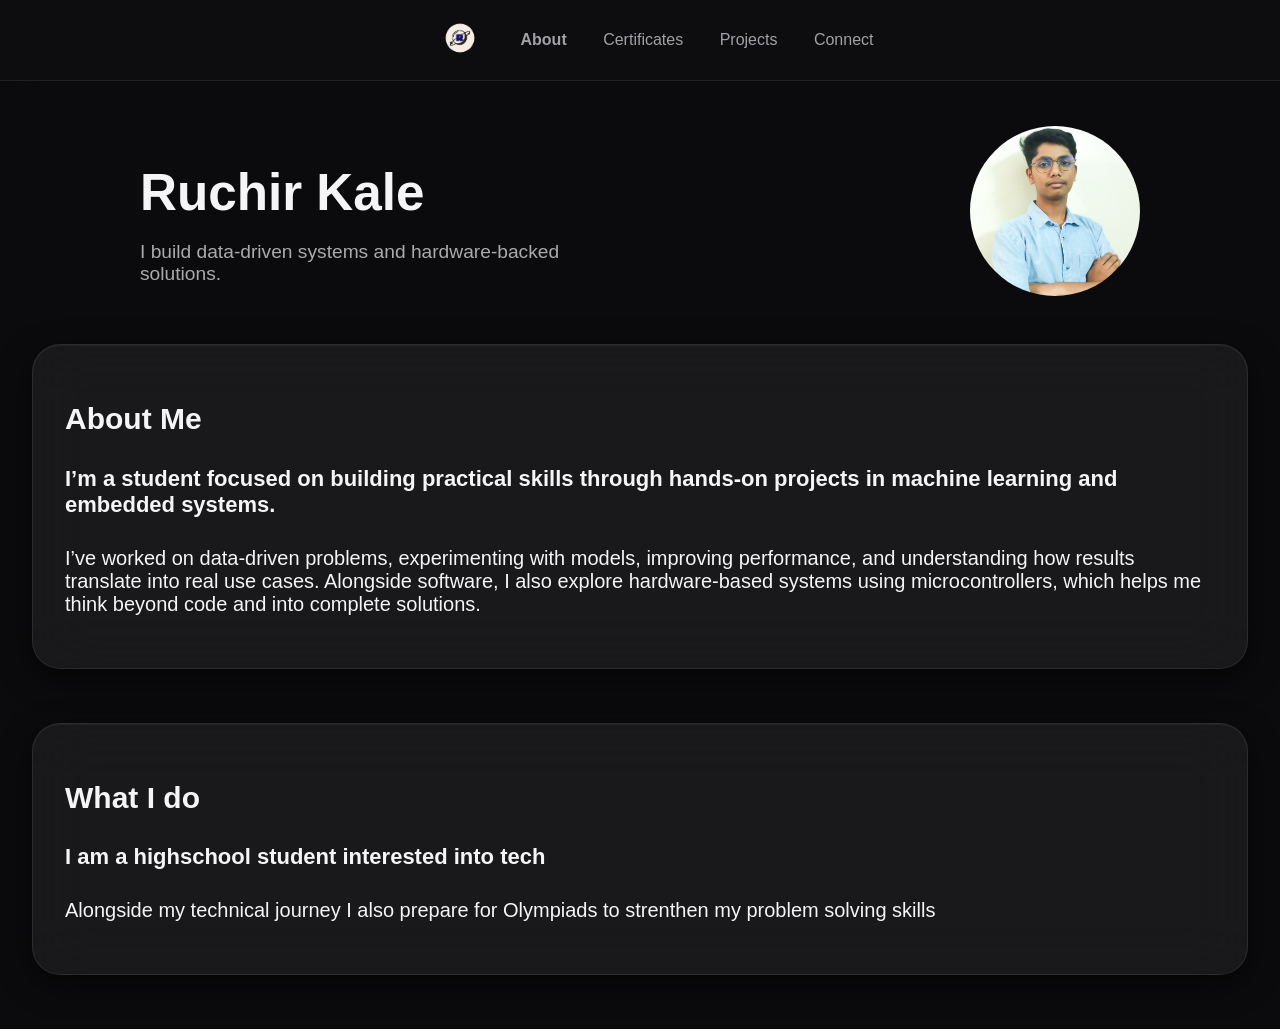
==== index.html @ b6837929 "Add files via upload" ====
<!DOCTYPE html>
<html>
  <head>
   <link rel="icon" type="image/x-icon" href="R.png" />
    <meta charset="utf-8" />
    <meta http-equiv="X-UA-Compatible" content="IE=edge" />
    <title>Ruchir</title>
    <meta name="description" content="" />
    <meta name="viewport" content="width=device-width, initial-scale=1" />
    <link rel="stylesheet" href="style.css" />
  </head>
  <body>
    <nav class="navbar">
      <div class="nav-logo"><img class="logo"src="R.png"></div>

      <div class="nav-links" id="navLinks">
        <a href="index.html"><b>About</b></a>
        <a href="certificates.html">Certificates</a>
        <a href="projects.html">Projects</a>
        <a href="connet.html">Connect</a>
      </div>

      <div class="menu-toggle" id="menuToggle">
        <span></span>
        <span></span>
        <span></span>
      </div>
    </nav>

    </div>
    <section class="about-section">
      <div class="about-container">
        
        <!-- TEXT -->
        <div class="about-text">
          <h1 class="about-name">Ruchir Kale </h1>
          <p class="about-tagline">
            I build data-driven systems and hardware-backed solutions.
          </p>
        </div>
    
        <!-- IMAGE -->
        <div class="about-image">
          <img src="your-image.jpg" alt="Profile Photo">
        </div>
    
      </div>
    </section>
    <div class="card-full">
  <h2>About Me</h2>
  <h4>
    I’m a student focused on building practical skills through hands-on projects in machine learning and embedded systems.
  </h4>

  <p>
    I’ve worked on data-driven problems, experimenting with models, improving performance, and understanding how results translate into real use cases. Alongside software, I also explore hardware-based systems using microcontrollers, which helps me think beyond code and into complete solutions.
  </p>


</div>
<br>
<br>
<br>
<div class="card-full">
  <h2>What I do </h2>
  <h4>I am a highschool student interested into tech</h4>
  <p> Alongside my technical journey I also prepare for Olympiads to strenthen my problem solving skills </p>  
</div>
<br>
<br>
<br>
    <script src="index.js" async defer></script>
  </body>
</html>
---- style.css ----
/* =========================
   Global Styles
========================= */
:root {
  max-width: 100vw;
  --bg-primary: #0b0b0d;
  --bg-secondary: rgba(255, 255, 255, 0.04);
  --bg-glass: rgba(255, 255, 255, 0.06);
  --text-primary: #f5f5f7;
  --text-secondary: #a1a1a6;
  --accent: #2997ff;
  --border: rgba(255, 255, 255, 0.08);
}
a {
  color: bisque;
}
body {
  max-width: 100vw;
  margin: 0;
  font-family: -apple-system, BlinkMacSystemFont, "San Francisco", "Segoe UI",
    Roboto, sans-serif;
  background: var(--bg-primary);
  color: var(--text-primary);
}
.body2 {
  background-image: url("L_Background.png");
  max-width: 100vw;
  margin: 0;
  font-family: -apple-system, BlinkMacSystemFont, "San Francisco", "Segoe UI",
    Roboto, sans-serif;
  background: var(--bg-primary);
  color: var(--text-primary);
}
body::-webkit-scrollbar {
  display: none;
}
/* =========================
     Navigation Bar
  ========================= */
.navbar {
  gap: 20px;
  position: sticky;
  top: 0;
  width: 100%;
  backdrop-filter: blur(20px);
  background: rgba(15, 15, 18, 0.7);
  border-bottom: 1px solid var(--border);
  display: flex;
  align-items: center;
  justify-content: center;
  align-items: center;
  padding: 0.8rem 2rem;
  z-index: 1000;
}

.navbar a {
  color: var(--text-secondary);
  text-decoration: none;
  margin: 0 1rem;
  transition: 0.3s ease;
}

.navbar a:hover {
  color: var(--text-primary);
}

/* =========================
     Apple-like Rounded Cards (G2 curve feel)
  ========================= */
.card {
  background: var(--bg-glass);
  border-radius: 28px; /* smooth Apple curve */
  padding: 1rem;
  margin: 2rem;
  border: 1px solid var(--border);
  backdrop-filter: blur(40px);
  box-shadow: 0 10px 30px rgba(0, 0, 0, 0.6),
    inset 0 1px 0 rgba(255, 255, 255, 0.05);
  transition: transform 0.4s ease, box-shadow 0.4s ease;
}

.card:hover {
  transform: translateY(-8px) scale(1.01);
  box-shadow: 0 20px 50px rgba(0, 0, 0, 1), 0 0 20px rgba(41, 151, 255, 0.2);
}

/* =========================
     Floating Solid Box
  ========================= */
.floating-box {
  background: #111114;
  border-radius: 24px;
  padding: 1rem;
  margin: 2rem;
  border: 1px solid var(--border);
  box-shadow: 0 20px 60px rgba(0, 0, 0, 0.9), 0 0 40px rgba(0, 0, 0, 0.4);
  transform: translateY(0);
  transition: transform 0.4s ease, box-shadow 0.4s ease;
}

.floating-box:hover {
  transform: translateY(-12px);
  box-shadow: 0 30px 80px rgba(0, 0, 0, 1), 0 10px 30px rgba(41, 151, 255, 0.2);
}

/* =========================
     Buttons
  ========================= */
.button {
  background: var(--accent);
  color: white;
  border: none;
  padding: 0.7rem 1.5rem;
  border-radius: 20px;
  font-size: 0.9rem;
  cursor: pointer;
  transition: all 0.3s ease;
}

.button:hover {
  background: #1d7fe2;
  transform: translateY(-2px);
}

/* =========================
     Layout Helpers
  ========================= */
.container {
  max-width: 1200px;
  margin: auto;
  padding: 2rem;
}

.flex {
  display: flex;
  gap: 2rem;
  flex-wrap: wrap;
}

.center {
  display: flex;
  justify-content: center;
  align-items: center;
}

/* =========================
     Subtle Glow Accent
  ========================= */
.glow {
  position: relative;
}

.glow::before {
  content: "";
  position: absolute;
  inset: -2px;
  border-radius: inherit;
  background: linear-gradient(
    120deg,
    transparent,
    rgba(41, 151, 255, 0.3),
    transparent
  );
  opacity: 0;
  transition: opacity 0.4s ease;
}

.glow:hover::before {
  opacity: 1;
}

.card-full {
  background: var(--bg-glass);
  border-radius: 28px;
  padding: 2rem;
  margin: 0 2rem;
  border: 1px solid var(--border);
  backdrop-filter: blur(30px);

  max-height: 100vh;
  overflow-y: auto;

  box-shadow: 0 10px 30px rgba(0, 0, 0, 0.6),
    inset 0 1px 0 rgba(255, 255, 255, 0.05);

  transition: transform 0.4s ease, box-shadow 0.4s ease;
}

.card-full:hover {
  transform: translateY(-8px) scale(1.01);
  box-shadow: 0 20px 50px rgba(0, 0, 0, 0.8), 0 0 20px rgba(41, 151, 255, 0.2);
}
.logo {
  height: 50px;
  width: 50px;
}

.about-section {
  padding: 40px 20px;
  display: flex;
  justify-content: center;
}

.about-container {
  max-width: 1000px;
  width: 100%;
  display: flex;
  align-items: center;
  justify-content: space-between;
  gap: 60px;
}

/* TEXT */
.about-name {
  font-size: 3.2rem;
  font-weight: 700;
  margin-bottom: 12px;
}

.about-tagline {
  font-size: 1.2rem;
  color: #aaa;
  max-width: 500px;
}

/* IMAGE */
.about-image img {
  width: 170px;
  height: 170px;
  border-radius: 50%;
  object-fit: cover;
}

/* RESPONSIVE */
@media (max-width: 768px) {
  .about-container {
    flex-direction: column-reverse;
    text-align: center;
  }

  .about-image img {
    width: 130px;
    height: 130px;
  }
}

h2 {
  font-size: 30px;
}
h4 {
  font-size: 22px;
}
p {
  font-size: 20px;
}

.connect-card {
  margin-top: 10px;
  display: flexbox;
  width: 100%; /* Adapts to your fixed-width parent */
  max-width: 400px;
  background: rgba(255, 255, 255, 0.03); /* Very subtle overlay */
  border: 1px solid rgba(255, 255, 255, 0.1);
  border-radius: 16px;
  padding: 24px;
  color: #ffffff;
  font-family: sans-serif;
}

.connect-card h3 {
  margin-top: 0;
  margin-bottom: 20px;
  font-size: 1.2rem;
  font-weight: 500;
  letter-spacing: -0.5px;
}

/* Grid Layout */
.connect-grid {
  display: grid;
  grid-template-columns: repeat(2, 1fr); /* 2 columns */
  gap: 12px;
}

/* Individual Link Items */
.connect-item {
  display: flex;
  align-items: center;
  justify-content: center;
  padding: 12px;
  background: rgba(255, 255, 255, 0.05);
  border: 1px solid transparent;
  border-radius: 8px;
  color: #ccc;
  text-decoration: none;
  font-size: 0.9rem;
  transition: all 0.3s ease;
}

/* Make the first item (Email) span full width for emphasis */
.connect-item:first-child {
  grid-column: span 2;
  background: rgba(255, 255, 255, 0.08);
  color: #fff;
}

/* Hover States */
.connect-item:hover {
  background: rgba(255, 255, 255, 0.12);
  border-color: rgba(255, 255, 255, 0.3);
  color: #fff;
  transform: translateY(-2px);
}
.contactIcon {
  border-radius: 10px;
  width: 50px;
  height: 40px;
}
.contactIconX {
  border-radius: 10px;
  width: 50px;
  height: 50px;
}
.LinkImage {
  display: grid;
  justify-content: right;
  justify-self: right;
  justify-items: right;
}

.NotFoundimage {
  height: 50vh;
  width: 50vw;
}

.parent {
  display: flex; /* Aligns cards in a row */
  flex-wrap: wrap;
  gap: 5vw; /* Allows cards to wrap to a new line on mobile */
  margin-left: 10vw;
  margin-right: 10vw; /* The space between your cards */
  padding: 20px;
  justify-content: center; /* Keeps them aligned to the left */
}
.frame {
  margin-top: 10px;
  display: flexbox;
  width: 42vw;
  max-width: fit-content;
  background: rgba(255, 255, 255, 0.03);
  border: 1px solid rgba(255, 255, 255, 0.1);
  border-radius: 16px;
  padding: 24px;
  color: #ffffff;
  font-family: sans-serif;
}

.frameadv {
  margin-top: 10px;
  display: flexbox;
  width: 30vw;
  max-width: 40vw;
  background: rgba(255, 255, 255, 0.03);
  border: 1px solid rgba(255, 255, 255, 0.1);
  border-radius: 16px;
  padding: 24px;
  color: #ffffff;
  font-family: sans-serif;
}

.IMLcertificate {
  border-radius: 6%;
  height: 35vh;
  width: 30vw;
}
.SPA {
  border-radius: 6%;
  height: 65vh;
  width: 60vw;
}
.Big_c {
  border-radius: 6%;
  height: 90vh;
  width: 90vw;
}
.frameadv2 {
  margin-top: 10px;
  display: flexbox;
  width: fit-content;
  /* max-width: 40vw; */
  background: rgba(255, 255, 255, 0.03);
  border: 1px solid rgba(255, 255, 255, 0.1);
  border-radius: 16px;
  padding: 24px;
  color: #ffffff;
  font-family: sans-serif;
}
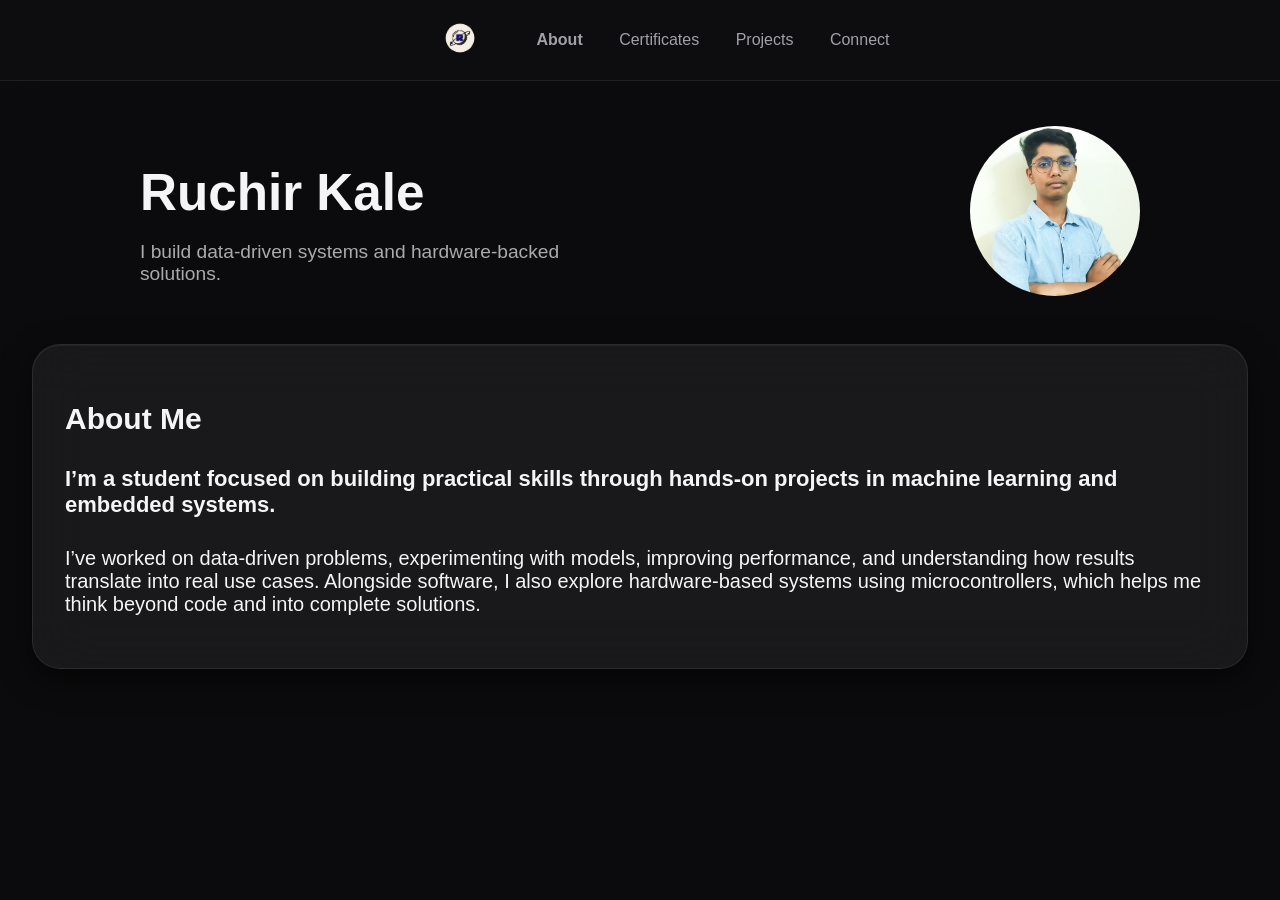
==== commit 7d16c406: "Add files via upload Fixed certificates sizes  changed about section  added projects and their UI" ====
--- a/index.html
+++ b/index.html
@@ -4,6 +4,7 @@
    <link rel="icon" type="image/x-icon" href="R.png" />
     <meta charset="utf-8" />
     <meta http-equiv="X-UA-Compatible" content="IE=edge" />
+    <meta name="google-site-verification" content="CYPMZVk68y1e_d9EGtxqi9nJW4MvzFBz0Fg_IrRTgIg" />
     <title>Ruchir</title>
     <meta name="description" content="" />
     <meta name="viewport" content="width=device-width, initial-scale=1" />
@@ -11,7 +12,7 @@
   </head>
   <body>
     <nav class="navbar">
-      <div class="nav-logo"><img class="logo"src="R.png"></div>
+     <a href=""> <div class="nav-logo"><img class="logo"src="R.png"></div></a>
 
       <div class="nav-links" id="navLinks">
         <a href="index.html"><b>About</b></a>
@@ -61,11 +62,7 @@
 <br>
 <br>
 <br>
-<div class="card-full">
-  <h2>What I do </h2>
-  <h4>I am a highschool student interested into tech</h4>
-  <p> Alongside my technical journey I also prepare for Olympiads to strenthen my problem solving skills </p>  
-</div>
+
 <br>
 <br>
 <br>
--- a/style.css
+++ b/style.css
@@ -337,9 +337,9 @@
   display: flex; /* Aligns cards in a row */
   flex-wrap: wrap;
   gap: 5vw; /* Allows cards to wrap to a new line on mobile */
-  margin-left: 10vw;
-  margin-right: 10vw; /* The space between your cards */
-  padding: 20px;
+  margin-left: 5vw;
+  margin-right: 5vw; /* The space between your cards */
+
   justify-content: center; /* Keeps them aligned to the left */
 }
 .frame {
@@ -395,3 +395,27 @@
   color: #ffffff;
   font-family: sans-serif;
 }
+.projectInfoButton {
+  filter: blur(40);
+  border-radius: 25%;
+  border-width: 0px;
+  height: 50px;
+  width: 70px;
+  font-family: -apple-system, BlinkMacSystemFont, "Segoe UI", Roboto, Oxygen,
+    Ubuntu, Cantarell, "Open Sans", "Helvetica Neue", sans-serif;
+}
+.info {
+  font-size: 30px;
+  color: aliceblue;
+}
+
+.visitButton {
+  background-color: dodgerblue;
+  filter: blur(40);
+  border-radius: 25%;
+  border-width: 0px;
+  height: 50px;
+  width: 70px;
+  font-family: -apple-system, BlinkMacSystemFont, "Segoe UI", Roboto, Oxygen,
+    Ubuntu, Cantarell, "Open Sans", "Helvetica Neue", sans-serif;
+}
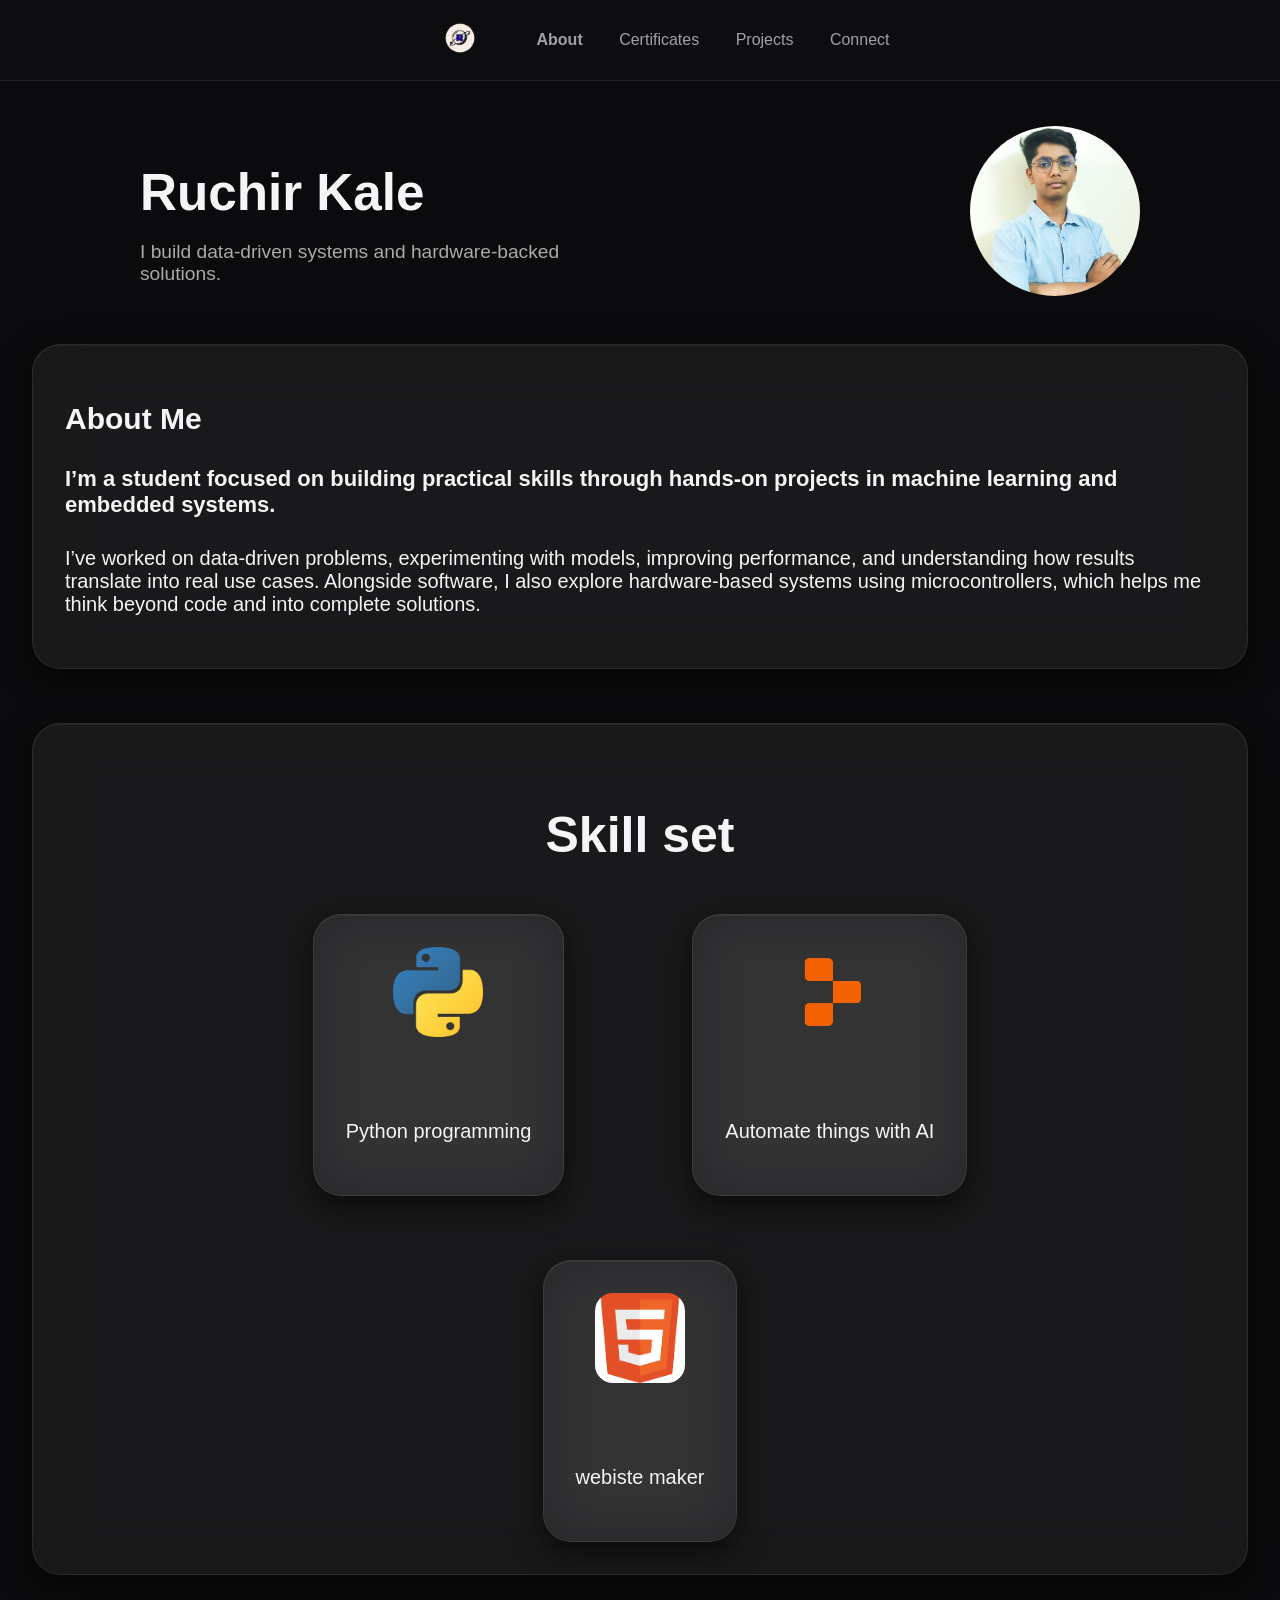
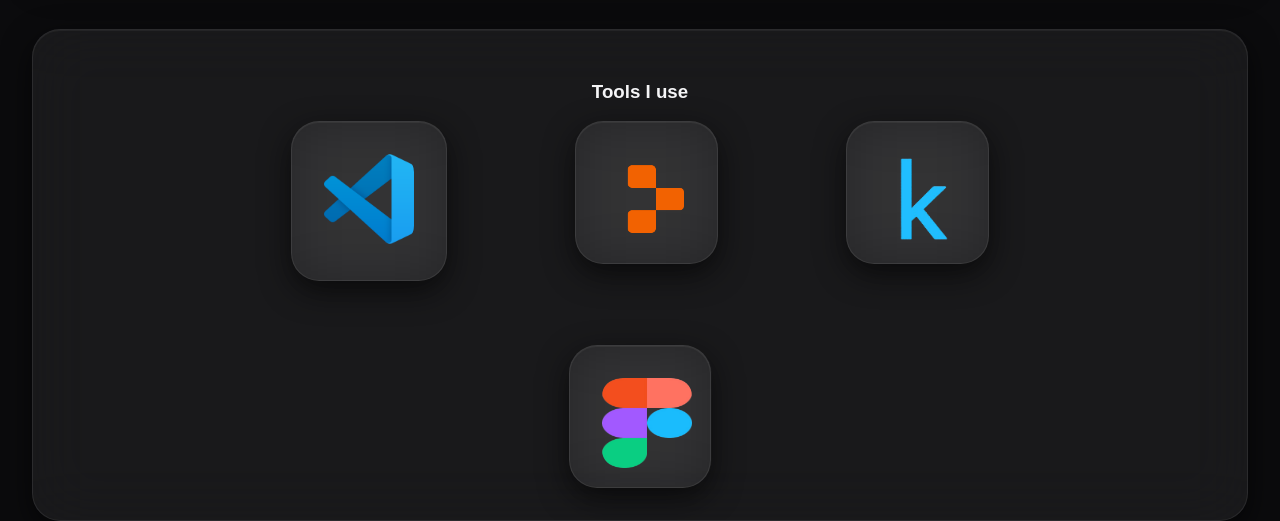
==== commit 55912452: "Add files via upload updated about section" ====
--- a/index.html
+++ b/index.html
@@ -62,10 +62,51 @@
 <br>
 <br>
 <br>
+<div class="card-full">
+<h3 style="font-size: 50px; text-align: center;">Skill set</h3>
+<div class="parent">
 
+<div class="skills">
+  <div class="card-full">
+ <center><img src="pyLogo.png" alt="" class="skillImage"></center><br>
+<p>Python programming </p>
+</div>
+</div>
+<div class="skills">
+  <div class="card-full">
+    <center><img src="replit.png" class="skillImage"></center><br>
+   <p> Automate things with AI</p> 
+  </div>
+</div>
+<div class="skills">
+  <div class="card-full">
+    <center><img src="HLlogo.png" class="skillImage"></center><br>
+<p> webiste maker</p> 
+</div>
+</div>
+</div>
+</div>
 <br>
 <br>
 <br>
+<div class="card-full">
+<center><h3>Tools I use</h3></center>
+<div class="parent">
+<div class="card-full">
+   <center><img src="vsc.png" class="skillImage"></center>
+</div>
+<div class="card-full-fixed-small">
+  <center><img src="replit.png" class="skillImage"></center>
+</div>
+<div class="card-full-fixed-small">
+  <center><img src="klg.png" class="skillImage"></center>
+</div>
+<div class="card-full-fixed-small">
+  <center><img src="Fig.png" class="skillImage"></center>
+</div>
+
+</div>
+</div>
     <script src="index.js" async defer></script>
   </body>
 </html>
--- a/style.css
+++ b/style.css
@@ -177,7 +177,7 @@
   border: 1px solid var(--border);
   backdrop-filter: blur(30px);
 
-  max-height: 100vh;
+  /* max-height: 100vh; */
   overflow-y: auto;
 
   box-shadow: 0 10px 30px rgba(0, 0, 0, 0.6),
@@ -186,10 +186,10 @@
   transition: transform 0.4s ease, box-shadow 0.4s ease;
 }
 
-.card-full:hover {
+/* .card-full:hover {
   transform: translateY(-8px) scale(1.01);
-  box-shadow: 0 20px 50px rgba(0, 0, 0, 0.8), 0 0 20px rgba(41, 151, 255, 0.2);
-}
+  box-shadow: 0 20px 50px rgba(0, 0, 0, 0.8), 0 0 20px rgba(41, 151, 255, 0.2); */
+/* } */
 .logo {
   height: 50px;
   width: 50px;
@@ -419,3 +419,34 @@
   font-family: -apple-system, BlinkMacSystemFont, "Segoe UI", Roboto, Oxygen,
     Ubuntu, Cantarell, "Open Sans", "Helvetica Neue", sans-serif;
 }
+.skills {
+  filter: blur(20);
+  font-size: 5vh;
+  border-radius: 20%;
+}
+.skillImage {
+  align-self: center;
+  height: 10vh;
+  width: 10vh;
+  border-radius: 20%;
+}
+.card-full-fixed-small {
+  background: var(--bg-glass);
+  border-radius: 28px;
+  padding: 2rem;
+  margin: 0 2rem;
+  border: 1px solid var(--border);
+  backdrop-filter: blur(30px);
+  align-items: center;
+  height: 6vw;
+  width: 6vw;
+  max-width: fit-content;
+  max-height: fit-content;
+  overflow-y: hidden;
+  overflow-x: hidden;
+
+  box-shadow: 0 10px 30px rgba(0, 0, 0, 0.6),
+    inset 0 1px 0 rgba(255, 255, 255, 0.05);
+
+  transition: transform 0.4s ease, box-shadow 0.4s ease;
+}
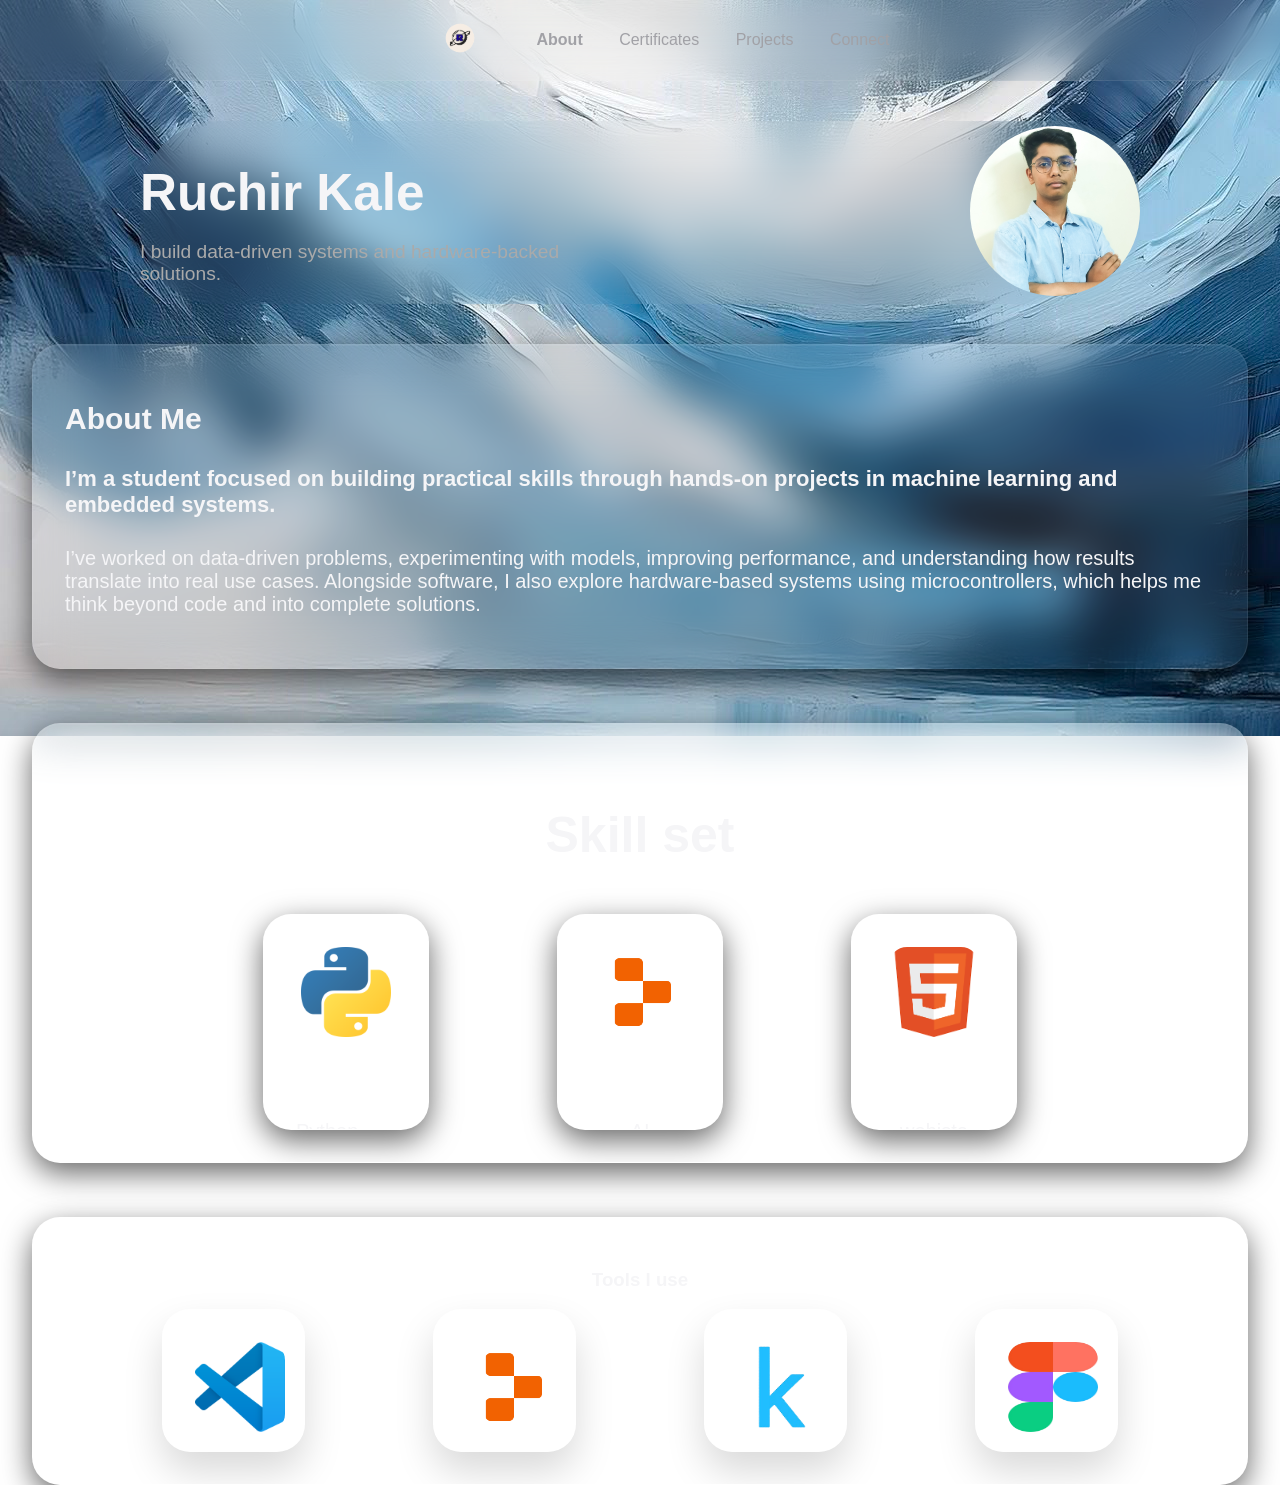
==== commit 95680dcf: "Add files via upload" ====
--- a/index.html
+++ b/index.html
@@ -67,21 +67,21 @@
 <div class="parent">
 
 <div class="skills">
-  <div class="card-full">
+  <div class="card-full-fixed-skills">
  <center><img src="pyLogo.png" alt="" class="skillImage"></center><br>
-<p>Python programming </p>
+<p>Python  </p>
 </div>
 </div>
 <div class="skills">
-  <div class="card-full">
+  <div class="card-full-fixed-skills">
     <center><img src="replit.png" class="skillImage"></center><br>
-   <p> Automate things with AI</p> 
+    <center><p> AI automation</p> </center>
   </div>
 </div>
 <div class="skills">
-  <div class="card-full">
+  <div class="card-full-fixed-skills">
     <center><img src="HLlogo.png" class="skillImage"></center><br>
-<p> webiste maker</p> 
+<center><p> webiste maker</p></center> 
 </div>
 </div>
 </div>
@@ -92,7 +92,7 @@
 <div class="card-full">
 <center><h3>Tools I use</h3></center>
 <div class="parent">
-<div class="card-full">
+<div class="card-full-fixed-small ">
    <center><img src="vsc.png" class="skillImage"></center>
 </div>
 <div class="card-full-fixed-small">
--- a/style.css
+++ b/style.css
@@ -19,18 +19,13 @@
   margin: 0;
   font-family: -apple-system, BlinkMacSystemFont, "San Francisco", "Segoe UI",
     Roboto, sans-serif;
-  background: var(--bg-primary);
+  /* background: var(--bg-primary); */
+  background-image: url("fluid2.jpg");
+  background-attachment: fixed;
+  background-repeat: no-repeat;
   color: var(--text-primary);
 }
-.body2 {
-  background-image: url("L_Background.png");
-  max-width: 100vw;
-  margin: 0;
-  font-family: -apple-system, BlinkMacSystemFont, "San Francisco", "Segoe UI",
-    Roboto, sans-serif;
-  background: var(--bg-primary);
-  color: var(--text-primary);
-}
+
 body::-webkit-scrollbar {
   display: none;
 }
@@ -42,8 +37,9 @@
   position: sticky;
   top: 0;
   width: 100%;
-  backdrop-filter: blur(20px);
-  background: rgba(15, 15, 18, 0.7);
+  backdrop-filter: blur(22px) url(#liquid-refraction);
+  -webkit-backdrop-filter: blur(22px) url(#liquid-refraction);
+  background: white, rgba(255, 255, 255, 0.1);
   border-bottom: 1px solid var(--border);
   display: flex;
   align-items: center;
@@ -73,10 +69,12 @@
   padding: 1rem;
   margin: 2rem;
   border: 1px solid var(--border);
-  backdrop-filter: blur(40px);
+  /* backdrop-filter: blur(40px); */
   box-shadow: 0 10px 30px rgba(0, 0, 0, 0.6),
     inset 0 1px 0 rgba(255, 255, 255, 0.05);
   transition: transform 0.4s ease, box-shadow 0.4s ease;
+  backdrop-filter: blur(12px) url(#liquid-refraction);
+  -webkit-backdrop-filter: blur(12px) url(#liquid-refraction);
 }
 
 .card:hover {
@@ -175,8 +173,10 @@
   padding: 2rem;
   margin: 0 2rem;
   border: 1px solid var(--border);
-  backdrop-filter: blur(30px);
-
+  /* backdrop-filter: blur(30px); */
+  backdrop-filter: blur(22px) url(#liquid-refraction);
+  -webkit-backdrop-filter: blur(22px) url(#liquid-refraction);
+  box-shadow: 0px 20px 38px rgba(0, 0, 0, 0.15);
   /* max-height: 100vh; */
   overflow-y: auto;
 
@@ -208,6 +208,9 @@
   align-items: center;
   justify-content: space-between;
   gap: 60px;
+  backdrop-filter: blur(22px) url(#liquid-refraction);
+  -webkit-backdrop-filter: blur(22px) url(#liquid-refraction);
+  border-radius: 80px;
 }
 
 /* TEXT */
@@ -265,6 +268,8 @@
   padding: 24px;
   color: #ffffff;
   font-family: sans-serif;
+  backdrop-filter: blur(22px) url(#liquid-refraction);
+  -webkit-backdrop-filter: blur(22px) url(#liquid-refraction);
 }
 
 .connect-card h3 {
@@ -353,6 +358,8 @@
   padding: 24px;
   color: #ffffff;
   font-family: sans-serif;
+  backdrop-filter: blur(22px) url(#liquid-refraction);
+  -webkit-backdrop-filter: blur(22px) url(#liquid-refraction);
 }
 
 .frameadv {
@@ -366,12 +373,16 @@
   padding: 24px;
   color: #ffffff;
   font-family: sans-serif;
+  backdrop-filter: blur(22px) url(#liquid-refraction);
+  -webkit-backdrop-filter: blur(22px) url(#liquid-refraction);
 }
 
 .IMLcertificate {
   border-radius: 6%;
   height: 35vh;
   width: 30vw;
+  backdrop-filter: blur(22px) url(#liquid-refraction);
+  -webkit-backdrop-filter: blur(22px) url(#liquid-refraction);
 }
 .SPA {
   border-radius: 6%;
@@ -447,6 +458,25 @@
 
   box-shadow: 0 10px 30px rgba(0, 0, 0, 0.6),
     inset 0 1px 0 rgba(255, 255, 255, 0.05);
-
+  box-shadow: 0px 20px 38px rgba(0, 0, 0, 0.15);
   transition: transform 0.4s ease, box-shadow 0.4s ease;
 }
+.card-full-fixed-skills {
+  background: var(--bg-glass);
+  border-radius: 28px;
+  padding: 2rem;
+  margin: 0 2rem;
+  border: 1px solid var(--border);
+  backdrop-filter: blur(30px);
+  align-items: center;
+  height: 150px;
+  width: 100px;
+  box-shadow: 0px 20px 38px rgba(0, 0, 0, 0.15);
+  overflow-y: hidden;
+  overflow-x: hidden;
+
+  box-shadow: 0 10px 30px rgba(0, 0, 0, 0.6),
+    inset 0 1px 0 rgba(255, 255, 255, 0.05);
+
+  transition: transform 0.4s ease, box-shadow 0.4s ease;
+}
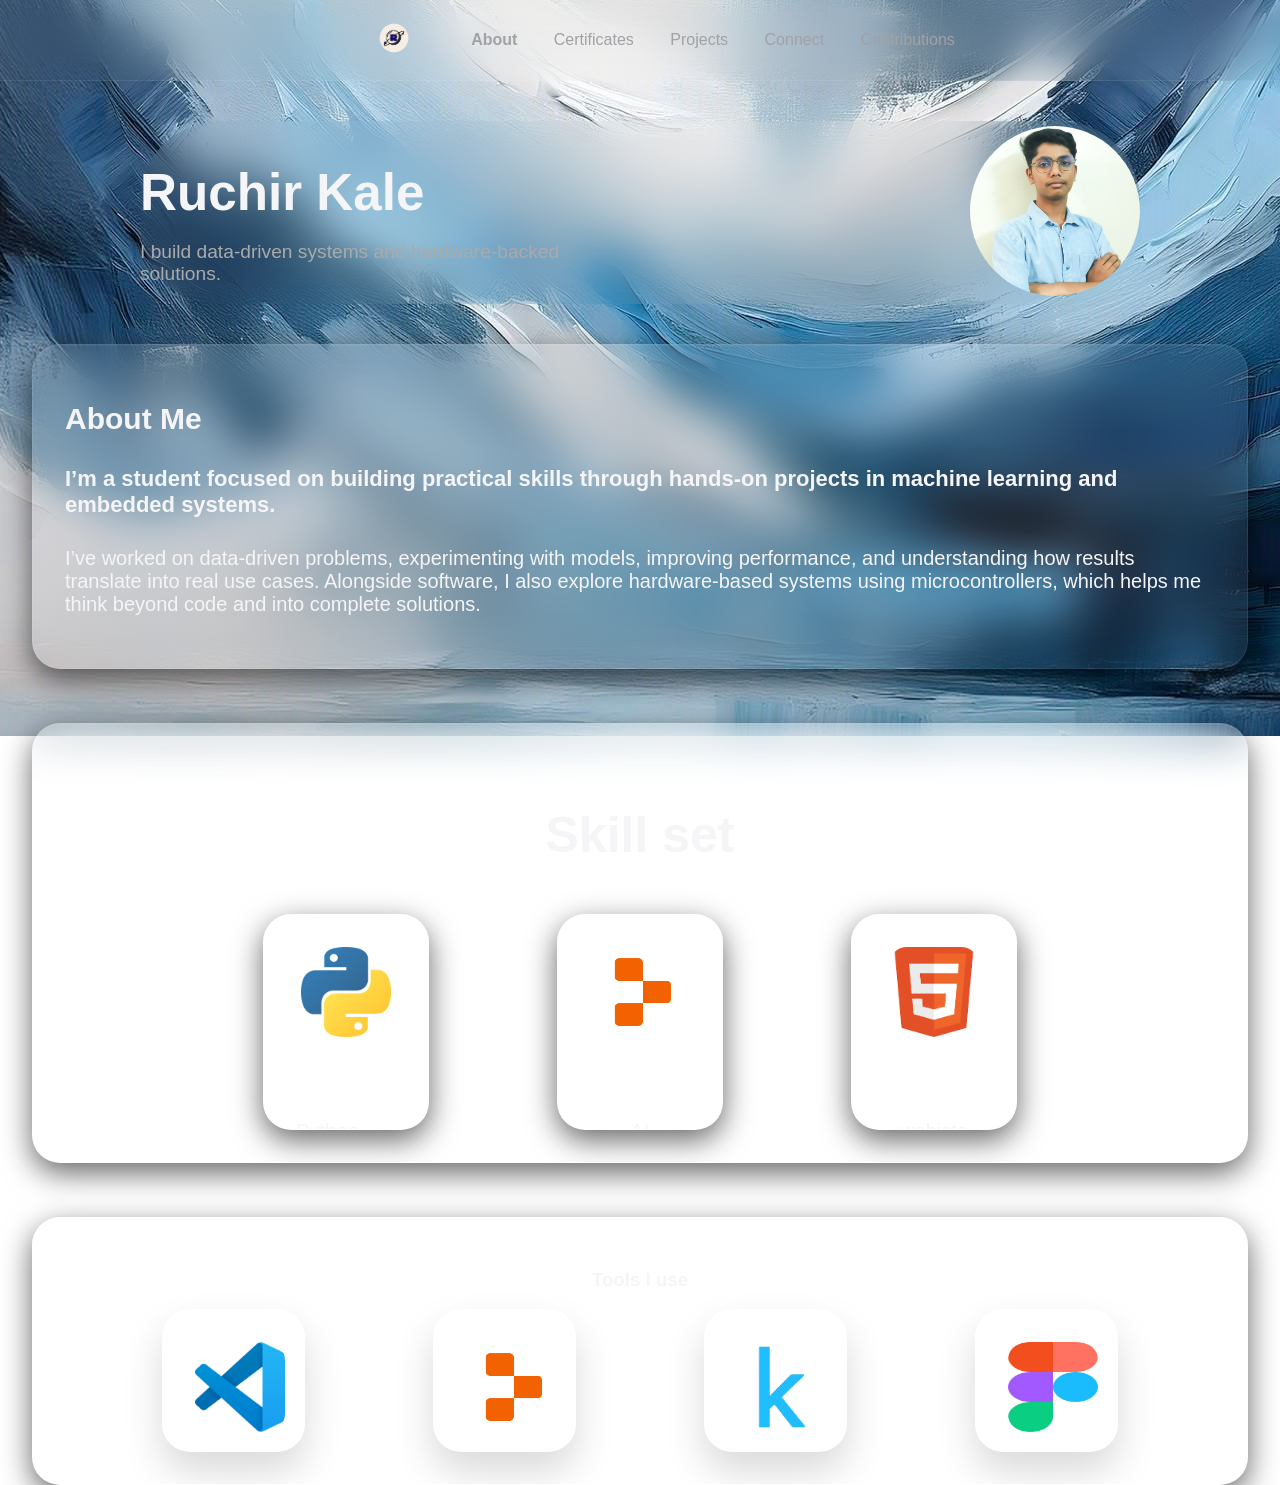
==== commit b5b7f4d6: "Update navigation to include contributions link Added a link to the contributions page in the naviga" ====
--- a/index.html
+++ b/index.html
@@ -19,6 +19,7 @@
         <a href="certificates.html">Certificates</a>
         <a href="projects.html">Projects</a>
         <a href="connet.html">Connect</a>
+        <a href="contributions.html">Contributions</a>
       </div>
 
       <div class="menu-toggle" id="menuToggle">
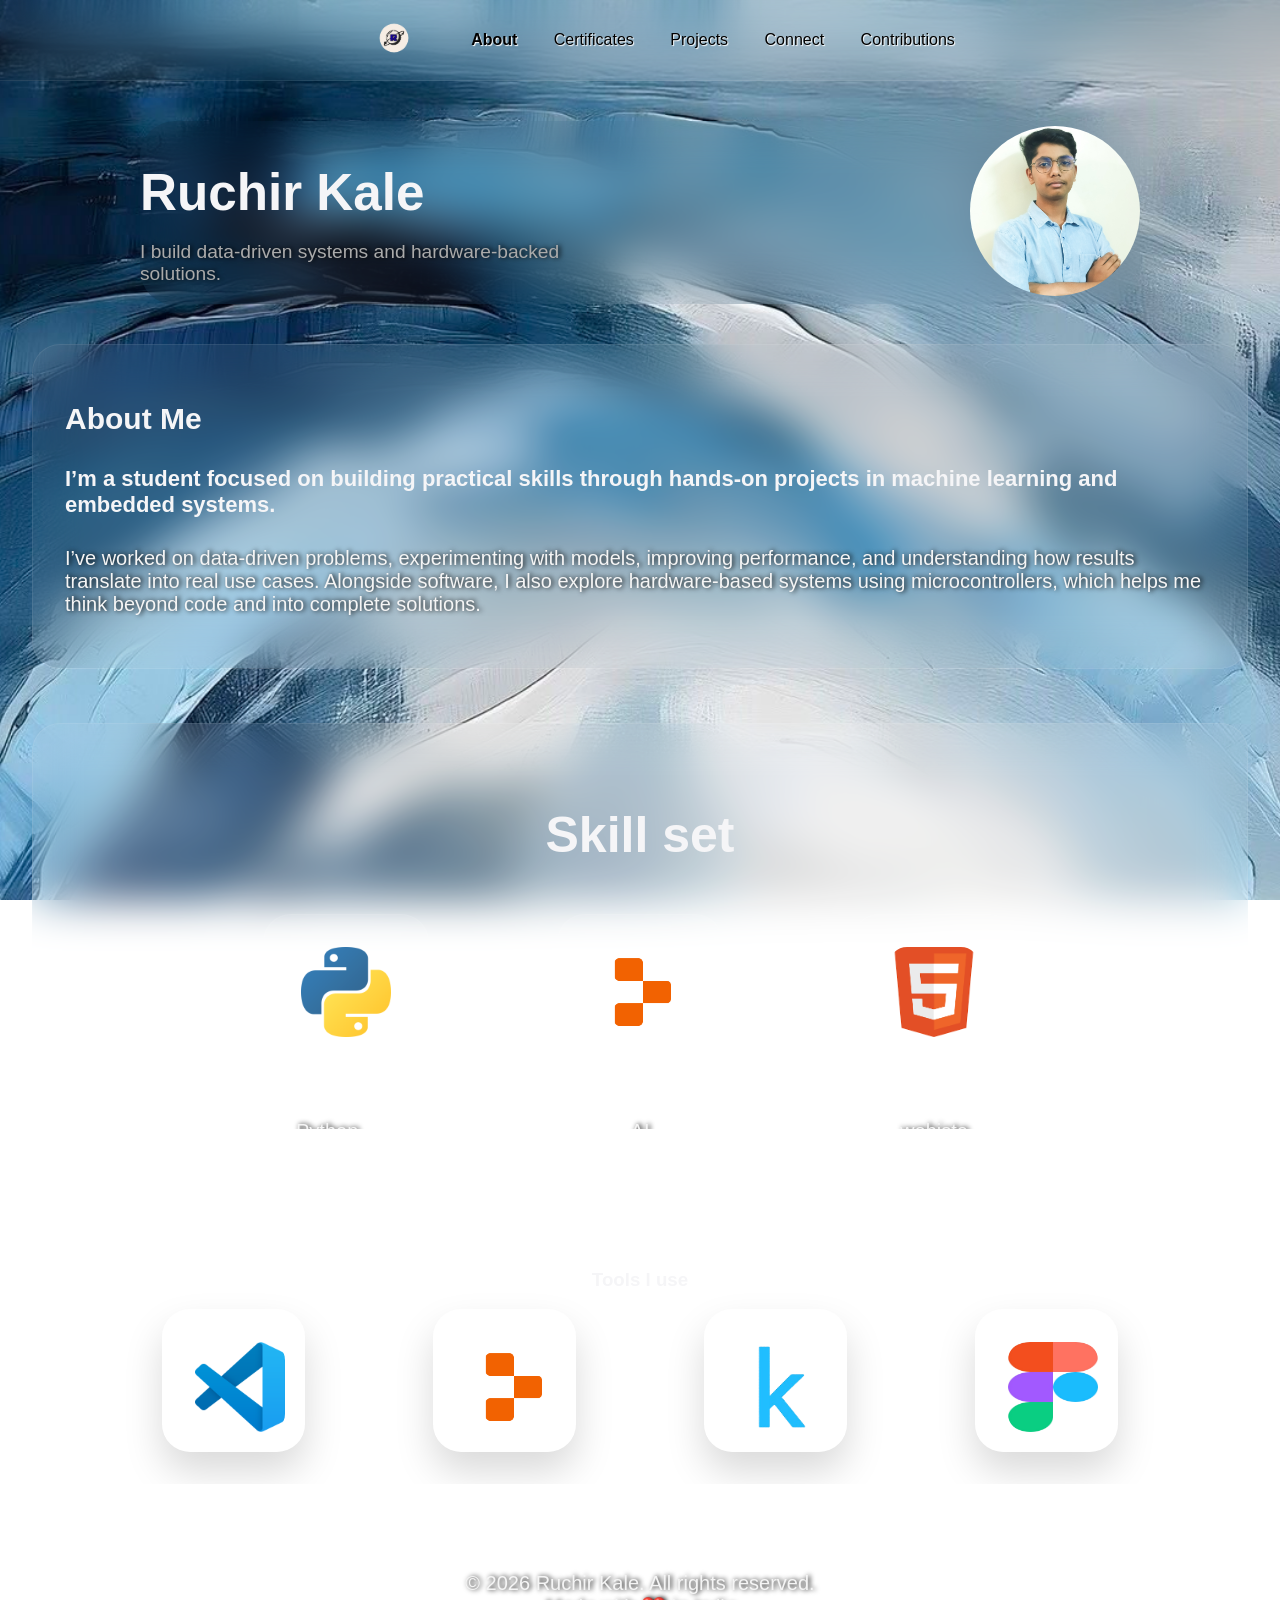
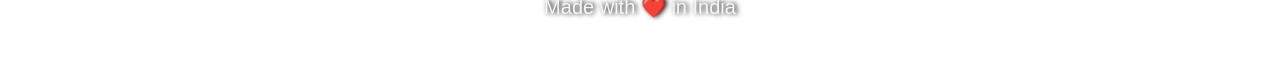
==== commit 2371094f: "Added a footer Gave it a glass blur and put © 2026 Ruchir Kale. All rights reserved. Made with ❤️ in" ====
--- a/index.html
+++ b/index.html
@@ -109,5 +109,10 @@
 </div>
 </div>
     <script src="index.js" async defer></script>
+    <br>
+    <br>
+<footer class="mainfooter">
+  <p>&copy; 2026 Ruchir Kale. All rights reserved.<br> Made with ❤️ in India</p>
+</footer>
   </body>
 </html>
--- a/style.css
+++ b/style.css
@@ -15,14 +15,19 @@
   color: bisque;
 }
 body {
-  max-width: 100vw;
   margin: 0;
-  font-family: -apple-system, BlinkMacSystemFont, "San Francisco", "Segoe UI",
-    Roboto, sans-serif;
-  /* background: var(--bg-primary); */
+  width: 100%;
+  max-width: 100%;
+  overflow-x: hidden; /* Prevents the horizontal scroll layout issue */
+  
+  /* Background properties */
   background-image: url("fluid2.jpg");
-  background-attachment: fixed;
-  background-repeat: no-repeat;
+  background-attachment: fixed;  
+  background-position: center;   
+  background-size: cover;        
+  background-repeat: no-repeat;  
+
+  font-family: -apple-system, BlinkMacSystemFont, "San Francisco", "Segoe UI", Roboto, sans-serif;
   color: var(--text-primary);
 }
 
@@ -50,10 +55,13 @@
 }
 
 .navbar a {
-  color: var(--text-secondary);
+  color: black;
   text-decoration: none;
   margin: 0 1rem;
   transition: 0.3s ease;
+  
+text-shadow: 1px 1px 1px white;
+
 }
 
 .navbar a:hover {
@@ -70,8 +78,8 @@
   margin: 2rem;
   border: 1px solid var(--border);
   /* backdrop-filter: blur(40px); */
-  box-shadow: 0 10px 30px rgba(0, 0, 0, 0.6),
-    inset 0 1px 0 rgba(255, 255, 255, 0.05);
+  /* box-shadow: 0 10px 30px rgba(0, 0, 0, 0.6), */
+    /* inset 0 1px 0 rgba(255, 255, 255, 0.05); */
   transition: transform 0.4s ease, box-shadow 0.4s ease;
   backdrop-filter: blur(12px) url(#liquid-refraction);
   -webkit-backdrop-filter: blur(12px) url(#liquid-refraction);
@@ -79,7 +87,7 @@
 
 .card:hover {
   transform: translateY(-8px) scale(1.01);
-  box-shadow: 0 20px 50px rgba(0, 0, 0, 1), 0 0 20px rgba(41, 151, 255, 0.2);
+  /* box-shadow: 0 20px 50px rgba(0, 0, 0, 1), 0 0 20px rgba(41, 151, 255, 0.2); */
 }
 
 /* =========================
@@ -91,14 +99,14 @@
   padding: 1rem;
   margin: 2rem;
   border: 1px solid var(--border);
-  box-shadow: 0 20px 60px rgba(0, 0, 0, 0.9), 0 0 40px rgba(0, 0, 0, 0.4);
+  /* box-shadow: 0 20px 60px rgba(0, 0, 0, 0.9), 0 0 40px rgba(0, 0, 0, 0.4); */
   transform: translateY(0);
   transition: transform 0.4s ease, box-shadow 0.4s ease;
 }
 
 .floating-box:hover {
   transform: translateY(-12px);
-  box-shadow: 0 30px 80px rgba(0, 0, 0, 1), 0 10px 30px rgba(41, 151, 255, 0.2);
+  /* box-shadow: 0 30px 80px rgba(0, 0, 0, 1), 0 10px 30px rgba(41, 151, 255, 0.2); */
 }
 
 /* =========================
@@ -176,12 +184,12 @@
   /* backdrop-filter: blur(30px); */
   backdrop-filter: blur(22px) url(#liquid-refraction);
   -webkit-backdrop-filter: blur(22px) url(#liquid-refraction);
-  box-shadow: 0px 20px 38px rgba(0, 0, 0, 0.15);
+  /* box-shadow: 0px 20px 38px rgba(0, 0, 0, 0.15); */
   /* max-height: 100vh; */
   overflow-y: auto;
 
-  box-shadow: 0 10px 30px rgba(0, 0, 0, 0.6),
-    inset 0 1px 0 rgba(255, 255, 255, 0.05);
+  /* box-shadow: 0 10px 30px rgba(0, 0, 0, 0.6), */
+    /* inset 0 1px 0 rgba(255, 255, 255, 0.05); */
 
   transition: transform 0.4s ease, box-shadow 0.4s ease;
 }
@@ -210,7 +218,7 @@
   gap: 60px;
   backdrop-filter: blur(22px) url(#liquid-refraction);
   -webkit-backdrop-filter: blur(22px) url(#liquid-refraction);
-  border-radius: 80px;
+  border-radius: 35px;
 }
 
 /* TEXT */
@@ -255,6 +263,10 @@
 }
 p {
   font-size: 20px;
+  color :#F5F5F5;
+text-shadow: 2px 0px 5px #000000;
+font-weight: 400;
+    /* box-shadow: 5px 5px 10px 2px rgba(0, 0, 0, 0.3); */
 }
 
 .connect-card {
@@ -456,8 +468,8 @@
   overflow-y: hidden;
   overflow-x: hidden;
 
-  box-shadow: 0 10px 30px rgba(0, 0, 0, 0.6),
-    inset 0 1px 0 rgba(255, 255, 255, 0.05);
+  /* box-shadow: 0 10px 30px rgba(0, 0, 0, 0.6), */
+    /* inset 0 1px 0 rgba(255, 255, 255, 0.05); */
   box-shadow: 0px 20px 38px rgba(0, 0, 0, 0.15);
   transition: transform 0.4s ease, box-shadow 0.4s ease;
 }
@@ -471,12 +483,25 @@
   align-items: center;
   height: 150px;
   width: 100px;
-  box-shadow: 0px 20px 38px rgba(0, 0, 0, 0.15);
+  /* box-shadow: 0px 20px 38px rgba(0, 0, 0, 0.15); */
   overflow-y: hidden;
   overflow-x: hidden;
 
-  box-shadow: 0 10px 30px rgba(0, 0, 0, 0.6),
-    inset 0 1px 0 rgba(255, 255, 255, 0.05);
+  /* box-shadow: 0 10px 30px rgba(0, 0, 0, 0.6), */
+    /* inset 0 1px 0 rgba(255, 255, 255, 0.05); */
 
   transition: transform 0.4s ease, box-shadow 0.4s ease;
 }
+.mainfooter {
+  text-align: center;
+  padding: 20px;
+  font-size: 14px;
+  border: 1px solid var(--border);
+  /* opacity: 0.9; */
+  /* background-color: whitesmoke; */
+  border-radius: 28px;
+  padding:10px;
+  margin: 20px;
+  backdrop-filter: blur(22px) url(#liquid-refraction);
+  -webkit-backdrop-filter: blur(22px) url(#liquid-refraction);
+}
